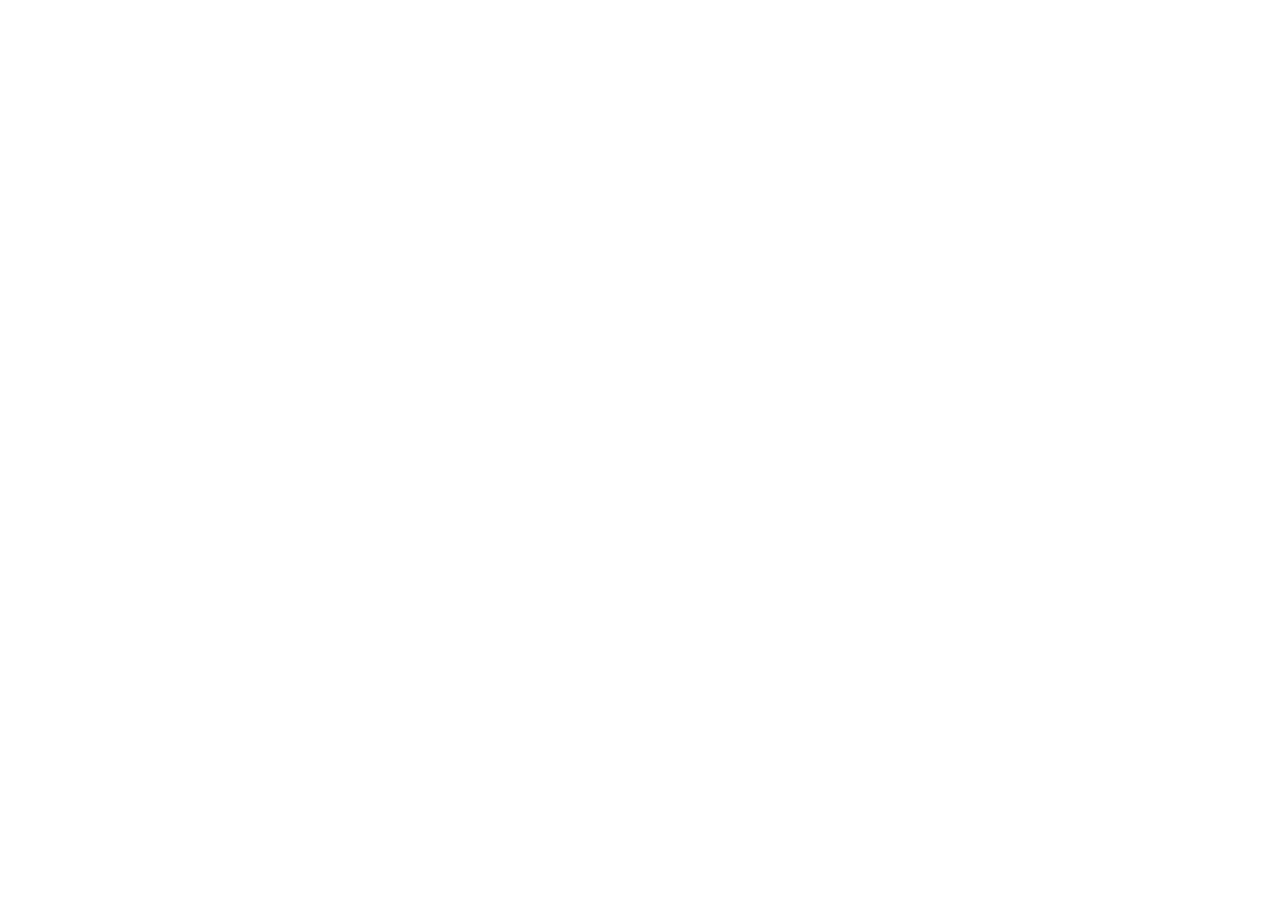
==== formularioDeMatriculas/index.html @ d0a716da "inicio do projeto" ====
<!DOCTYPE html>
<html lang="pt-BR">
<head>
    <meta charset="UTF-8">
    <meta name="viewport" content="width=device-width, initial-scale=1.0">
    <title>Estrelas do Amanhã</title>
    <link rel="stylesheet" href="styles/index.css">
    <link rel="preconnect" href="https://fonts.googleapis.com">
<link rel="preconnect" href="https://fonts.gstatic.com" crossorigin>
<link href="https://fonts.googleapis.com/css2?family=Poppins:ital,wght@0,
100;0,200;0,300;0,400;0,500;0,600;0,700;0,800;0,900;1,100;1,200;1,300;1,400;1,500;1,
600;1,700;1,800;1,900&display=swap" rel="stylesheet">
</head>
<body>
    
</body>
</html>
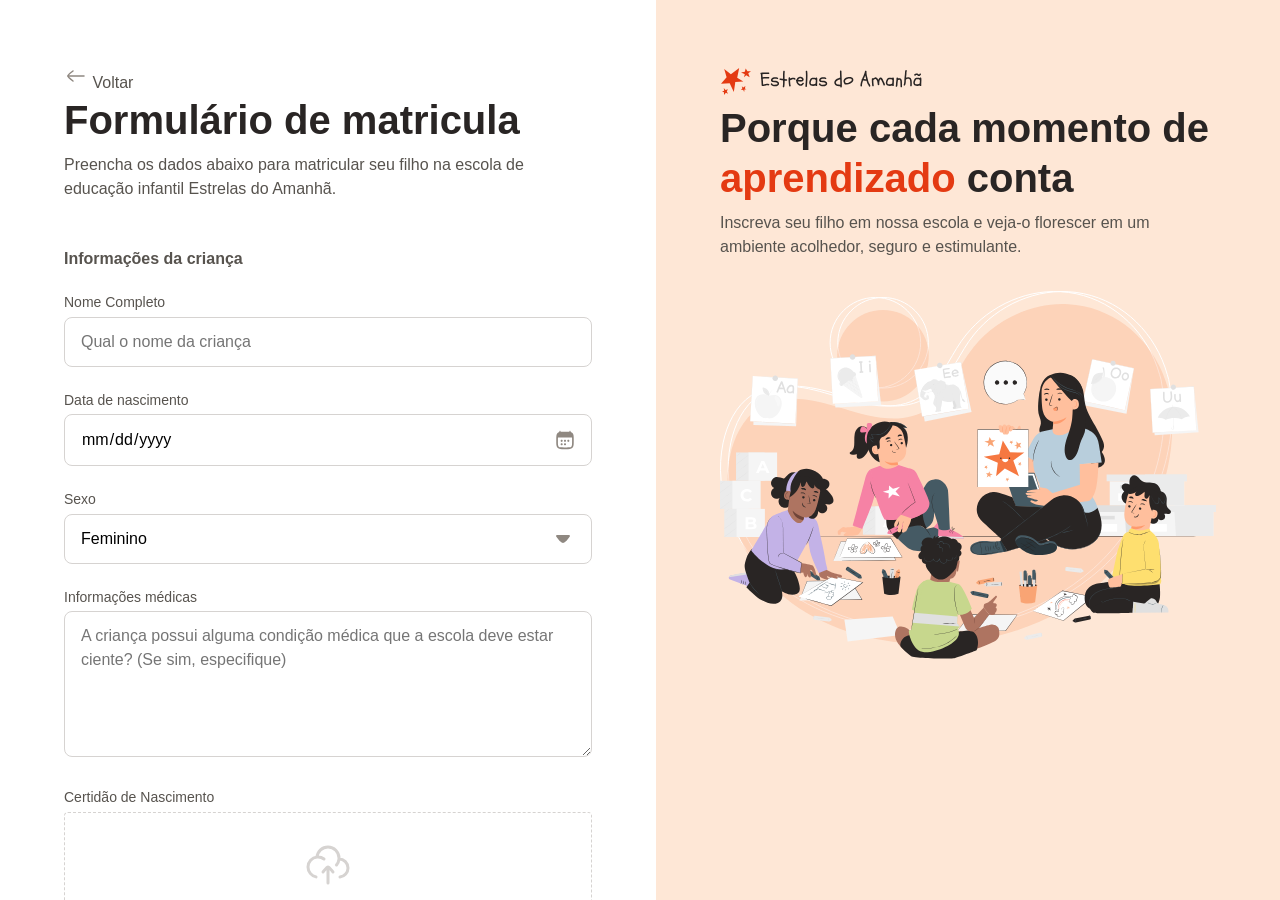
==== commit 659376cf: "finalizando projeto" ====
--- a/formularioDeMatriculas/index.html
+++ b/formularioDeMatriculas/index.html
@@ -14,4 +14,245 @@
 <body>
     
 </body>
+
+    <div id="app">
+        <main>
+            <div class="main-container">
+                <div class="back">
+                    <img src="./assets/icons/arrow-left-02.svg" alt="">
+                    <span>Voltar</span>
+                    <h1>Formulário de matricula</h1>
+                    <p>
+                        Preencha os dados abaixo para matricular seu filho na escola de educação infantil Estrelas do Amanhã.
+                    </p>
+
+                    <form  method="post" enctype="multipart/form-data">
+                        <fieldset class="child-info">
+                            <legend>Informações da criança</legend>
+                            
+                            <div class="input-wrapper">
+                                <label for="fullname">Nome Completo</label>
+                                <input 
+                                id="fullname"
+                                type="text" 
+                                placeholder="Qual o nome da criança">
+                            </div>
+
+                            <div class="input-wrapper">
+                            <label for="birth"> Data de nascimento</label>
+                            <input type="date" id="birth" lang="pt-BR">
+                            </div>
+
+
+                            <div class="select-wrapper">
+                                <label for="gender">Sexo</label>
+                                <select name="gender" id="gender">
+                                    <option value="female">Feminino</option>
+                                    <option value="male">Masculino</option>
+                                    <option value="na">Prefiro não responder</option>
+                                </select>
+                            </div>
+                            
+                            <div class="textarea-wrapper">
+                                <label for="medical-info">Informações médicas</label>
+                                <textarea name="medical-info"
+                                 id="medical-info" 
+                                 cols="30" 
+                                 rows="5"
+                                 placeholder="A criança possui alguma condição médica que a escola deve estar ciente? (Se sim, especifique)"
+                                 ></textarea>
+                            </div>
+
+                            <div class="droparea-wrapper">
+
+                                <label for="birth-file"> Certidão de Nascimento</label>
+
+                                <div class="dropzone">
+                                    <input type="file" name="birth-file" id="birth-file">
+                                    <svg width="48" height="48" viewBox="0 0 48 48" fill="none" xmlns="http://www.w3.org/2000/svg">
+                                        <path d="M34.9552 18.0221C34.97 18.022 34.985 18.022 35 18.022C39.9706 18.022 44 22.0588 44 27.0386C44 31.6796 40.5 35.5016 36 36M34.9552 18.0221C34.9848 17.6921 35 17.3579 35 17.0202C35 10.9339 30.0752 6 24 6C18.2465 6 13.5247 10.4253 13.0408 16.0638M34.9552 18.0221C34.7506 20.2952 33.8572 22.3692 32.4856 24.033M13.0408 16.0638C7.96796 16.5475 4 20.8278 4 26.0366C4 30.8834 7.43552 34.9264 12 35.8546M13.0408 16.0638C13.3565 16.0337 13.6765 16.0183 14 16.0183C16.2516 16.0183 18.3295 16.7639 20.001 18.022" stroke="#D6D3D1" stroke-width="3" stroke-linecap="round" stroke-linejoin="round"/>
+                                        <path d="M24 26V42M24 26C22.5996 26 19.9831 29.9886 19 31M24 26C25.4004 26 28.017 29.9886 29 31" stroke="#D6D3D1" stroke-width="3" stroke-linecap="round" stroke-linejoin="round"/>
+                                        </svg>
+                                        
+                                    <p>Clique aqui para selecionar o arquivo.</p>
+                                </div>
+                              
+                            </div>
+
+                        </fieldset>
+
+                        <fieldset class="address">
+                            <legend>Endereço residencial</legend>
+                            <div class="input-wrapper">
+                                <label for="cep">CEP</label>
+                                <input type="text" id="cep" name="cep">
+                            </div>
+
+                            <div class="flex">
+                                <div class="input-wrapper flex-2">
+                                    <label for="street">Rua</label>
+                                    <input type="text" id="street" name="street" 
+                                    value="Rua das flores" disabled>
+                                </div>
+
+                                <div class="input-wrapper flex-1">
+                                    <label for="number">Número</label>
+                                    <input type="number" id="number" name="number" 
+                                    value="Rua das flores" disabled>
+                                </div>
+                            </div>
+
+                            <div class="flex">
+                                <div class="input-wrapper flex-2">
+                                    <label for="city">Cidade</label>
+                                    <input type="text" id="city" name="city" 
+                                    value="São Paulo" disabled>
+                                </div>
+                                
+                                <div class="input-wrapper flex-1">
+                                    <label for="state">Estado</label>
+                                    <input type="text" id="state" name="state" 
+                                    disabled>
+                                </div>
+                            </div>
+                        </fieldset>
+
+                        <fieldset class="gardian">
+                            <legend>Informações do responsável</legend>
+
+                            <div class="input-wrapper">
+                                <label for="gardian">Nome do responsável</label>
+                                <input type="text" id="gardian" name="gardian">
+                                <small>Principal responsável legal e contato de emergência</small>
+                            </div>
+
+                            <div class="input-wrapper">
+                                <label for="phone">Telefone</label>
+                                <input type="text" id="phone" name="phone"
+                                placeholder="(10) 9 8765-4321">
+                            </div>
+
+                            <div class="input-wrapper">
+                                <label for="mail">E-mail</label>
+                                <input type="email" name="mail" id="mail" required>
+                                
+                                <div class="error">
+                                    <img src="assets/icons/alert-circle.svg" alt="ícone de alerta vermelho">
+                                    <span>Insira um e-mail válido</span>
+                                </div>
+
+                            </div>
+                        </fieldset>
+
+                        <fieldset class="enroll-options">
+                            <legend>Opções de matrícula</legend>
+                            <div class="input-wrapper">
+                                <label> Selecione o turno de estudo</label>
+
+                                <div class="radio-wrapper">
+                                    <div class="radio-inner">
+                                        <div class="radio-image"></div>
+                                            <input type="radio" name="study-shift" id="morning" value="morning">
+                                            <img src="./assets/icons/sun-cloud-02.svg" alt="Sol da manhã">
+                                            <label for="morning">Manhã</label>                             
+                                    </div>
+
+                                    <div class="radio-inner">
+                                        <div class="radio-image"></div>
+                                            <input type="radio" name="study-shift" id="evening" value="evening">
+                                            <img src="./assets/icons/sun-02.svg" alt="Ícone de sol">
+                                            <label for="evening">Tarde</label>
+                                    </div>
+
+                                </div>
+                            </div>
+
+                            <div class="input-wrapper">
+                                <label>Em qual esporte você gostaria de inscrever seu filho?</label>
+
+                                <div class="radio-wrapper">
+                                    <div class="radio-inner">
+                                        <div class="radio-image"></div>
+                                        <input type="radio" name="sport" id="football">
+                                        <img src="./assets/icons/football.svg" alt="Icone de futebol">
+                                        <label for="football">Futebol</label>
+                                    </div>
+
+                                    <div class="radio-inner">
+                                        <div class="radio-image"></div>
+                                        <input type="radio" name="sport" id="basketball">
+                                        <img src="./assets/icons/basketball-02.svg" alt="Icone de basqueteball">
+                                        <label for="basketball">Basquete</label>
+                                    </div>
+
+                                    <div class="radio-inner">
+                                        <div class="radio-image"></div>
+                                        <input type="radio" name="sport" id="swimming">
+                                        <img src="./assets/icons/swimming.svg" alt="Icone de natação">
+                                        <label for="swimming">Natação</label>
+                                    </div>
+
+                                    <div class="radio-inner">
+                                        <div class="radio-image"></div>
+                                        <input type="radio" name="sport" id="yoga">
+                                        <img src="./assets/icons/yoga-02.svg" alt="Icone de Yoga">
+                                        <label for="yoga">Yoga</label>
+                                    </div>
+
+                                    <div class="radio-inner">
+                                        <div class="radio-image"></div>
+                                        <input type="radio" name="sport" id="volleyball">
+                                        <img src="./assets/icons/volleyball.svg" alt="Icone de volleyball">
+                                        <label for="volleyball">Volley</label>
+                                    </div>
+
+                                    <div class="radio-inner">
+                                        <div class="radio-image"></div>
+                                        <input type="radio" name="sport" id="boxing">
+                                        <img src="./assets/icons/boxing-glove-01.svg" alt="Icone de Boxe">
+                                        <label for="boxing">Boxe</label>
+                                    </div>
+                                </div>
+                            </div>
+                        </fieldset>
+
+                    <div class="terms-wrapper input-wrapper checkbox-wrapper">
+                        <div class="checkbox-image"></div>
+                        <input type="checkbox" name="terms" id="terms">
+                        <label for="terms">
+                            Declaro que li e concordo com os <strong> Termos e Condições </strong>e com a
+                             <strong>Política de Privacidade</strong> da escola Estrela do Amanhã. 
+                        </label>
+                    </div>
+
+                    <div class="actions-wrapper">
+                        <button class="btn-secondary" type="button">
+                            Salvar respostas
+                        </button>
+                        <button class="btn-primary" type="submit">
+                            Fazer matrícula
+                        </button>
+                    </div>
+
+                    </form>
+                </div>
+            </div>
+        </main>
+
+        <aside>
+            <div class="aside-container">
+                <header>
+                    <img src="./assets/logo.svg" alt="logo">
+                    <h2>Porque cada momento de
+                        <span>aprendizado</span>
+                        conta
+                     </h2>
+                   
+                    <p>Inscreva seu filho em nossa escola e veja-o florescer em um ambiente acolhedor, seguro e estimulante.</p>
+                </header>
+                
+                <img src="./assets/Illustration.svg" alt="ilustração de uma professora com crianças prestando atenção">
+            </div>
+        </aside>
+    </div>
 </html>
--- a/formularioDeMatriculas/styles/index.css
+++ b/formularioDeMatriculas/styles/index.css
@@ -0,0 +1,3 @@
+@import url(global.css);
+@import url(layout.css);
+@import url(forms.css);
